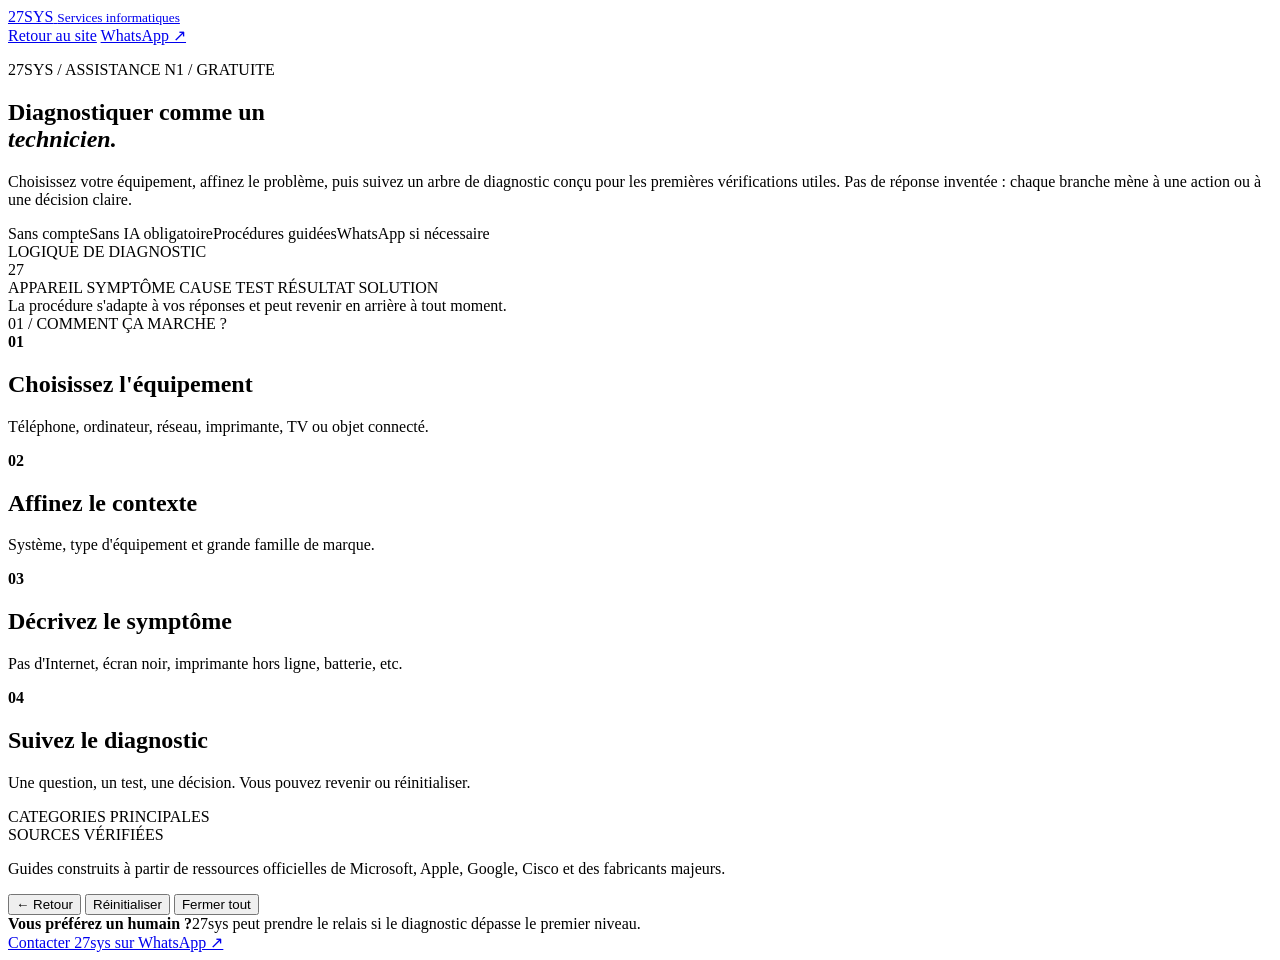
==== assistance.html @ 87acdb0e "Add interactive French IT troubleshooting decision tree page" ====
<!DOCTYPE html>
<html lang="fr">
<head>
  <meta charset="UTF-8">
  <meta name="viewport" content="width=device-width, initial-scale=1.0">
  <meta name="description" content="27sys — assistant IT gratuit : arbre de diagnostic interactif pour téléphones, ordinateurs, réseaux, imprimantes, téléviseurs et objets connectés.">
  <title>Assistance IT gratuite — 27sys Services</title>
  <link rel="preconnect" href="https://fonts.googleapis.com">
  <link rel="preconnect" href="https://fonts.gstatic.com" crossorigin>
  <link href="https://fonts.googleapis.com/css2?family=Inter:wght@400;500;600;700&family=JetBrains+Mono:wght@400;500&family=Space+Grotesk:wght@500;600;700&display=swap" rel="stylesheet">
  <link rel="icon" type="image/webp" href="images/27sys-logo.webp">
  <link rel="stylesheet" href="css/assistance.css">
</head>
<body>
  <div class="grid-bg" aria-hidden="true"></div>
  <header class="assist-header">
    <a class="brand" href="index.html" aria-label="Retour à 27sys">
      <span class="brand-mark">27</span><span>SYS</span>
      <small>Services informatiques</small>
    </a>
    <div class="header-actions">
      <a href="index.html" class="header-link">Retour au site</a>
      <a href="https://wa.me/212640008930" target="_blank" rel="noopener" class="header-wa">WhatsApp ↗</a>
    </div>
  </header>

  <main>
    <section class="assist-hero">
      <div class="hero-copy">
        <p class="eyebrow"><span></span>27SYS / ASSISTANCE N1 / GRATUITE</p>
        <h1>Diagnostiquer comme un<br><em>technicien.</em></h1>
        <p class="hero-text">Choisissez votre équipement, affinez le problème, puis suivez un arbre de diagnostic conçu pour les premières vérifications utiles. Pas de réponse inventée : chaque branche mène à une action ou à une décision claire.</p>
        <div class="hero-pills"><span>Sans compte</span><span>Sans IA obligatoire</span><span>Procédures guidées</span><span>WhatsApp si nécessaire</span></div>
      </div>
      <div class="brain-panel">
        <div class="brain-label">LOGIQUE DE DIAGNOSTIC</div>
        <div class="brain-graph">
          <div class="brain-orb center">27</div>
          <span class="node n1">APPAREIL</span>
          <span class="node n2">SYMPTÔME</span>
          <span class="node n3">CAUSE</span>
          <span class="node n4">TEST</span>
          <span class="node n5">RÉSULTAT</span>
          <span class="node n6">SOLUTION</span>
          <i class="line l1"></i><i class="line l2"></i><i class="line l3"></i><i class="line l4"></i><i class="line l5"></i><i class="line l6"></i>
        </div>
        <div class="brain-foot">La procédure s'adapte à vos réponses et peut revenir en arrière à tout moment.</div>
      </div>
    </section>

    <section class="how-it-works">
      <div class="section-label">01 / COMMENT ÇA MARCHE ?</div>
      <div class="how-grid">
        <article><b>01</b><h2>Choisissez l'équipement</h2><p>Téléphone, ordinateur, réseau, imprimante, TV ou objet connecté.</p></article>
        <article><b>02</b><h2>Affinez le contexte</h2><p>Système, type d'équipement et grande famille de marque.</p></article>
        <article><b>03</b><h2>Décrivez le symptôme</h2><p>Pas d'Internet, écran noir, imprimante hors ligne, batterie, etc.</p></article>
        <article><b>04</b><h2>Suivez le diagnostic</h2><p>Une question, un test, une décision. Vous pouvez revenir ou réinitialiser.</p></article>
      </div>
    </section>

    <section class="tree-shell" id="tree">
      <aside class="tree-sidebar">
        <div class="sidebar-title">CATEGORIES PRINCIPALES</div>
        <div id="category-list" class="category-list"></div>
        <div class="source-box">
          <div class="source-title">SOURCES VÉRIFIÉES</div>
          <p>Guides construits à partir de ressources officielles de Microsoft, Apple, Google, Cisco et des fabricants majeurs.</p>
          <div id="source-list" class="source-list"></div>
        </div>
      </aside>

      <section class="tree-main">
        <div class="tree-toolbar">
          <div class="breadcrumbs" id="breadcrumbs"></div>
          <div class="toolbar-actions">
            <button id="back-btn" class="tool-btn" type="button">← Retour</button>
            <button id="reset-btn" class="tool-btn" type="button">Réinitialiser</button>
            <button id="close-btn" class="tool-btn ghost" type="button">Fermer tout</button>
          </div>
        </div>
        <div class="stepper" id="stepper"></div>
        <div id="view" class="tree-view"></div>
      </section>
    </section>
  </main>

  <footer class="assist-footer">
    <div><strong>Vous préférez un humain ?</strong><span>27sys peut prendre le relais si le diagnostic dépasse le premier niveau.</span></div>
    <a href="https://wa.me/212640008930" target="_blank" rel="noopener">Contacter 27sys sur WhatsApp ↗</a>
  </footer>

  <script src="js/assistance.js"></script>
</body>
</html>
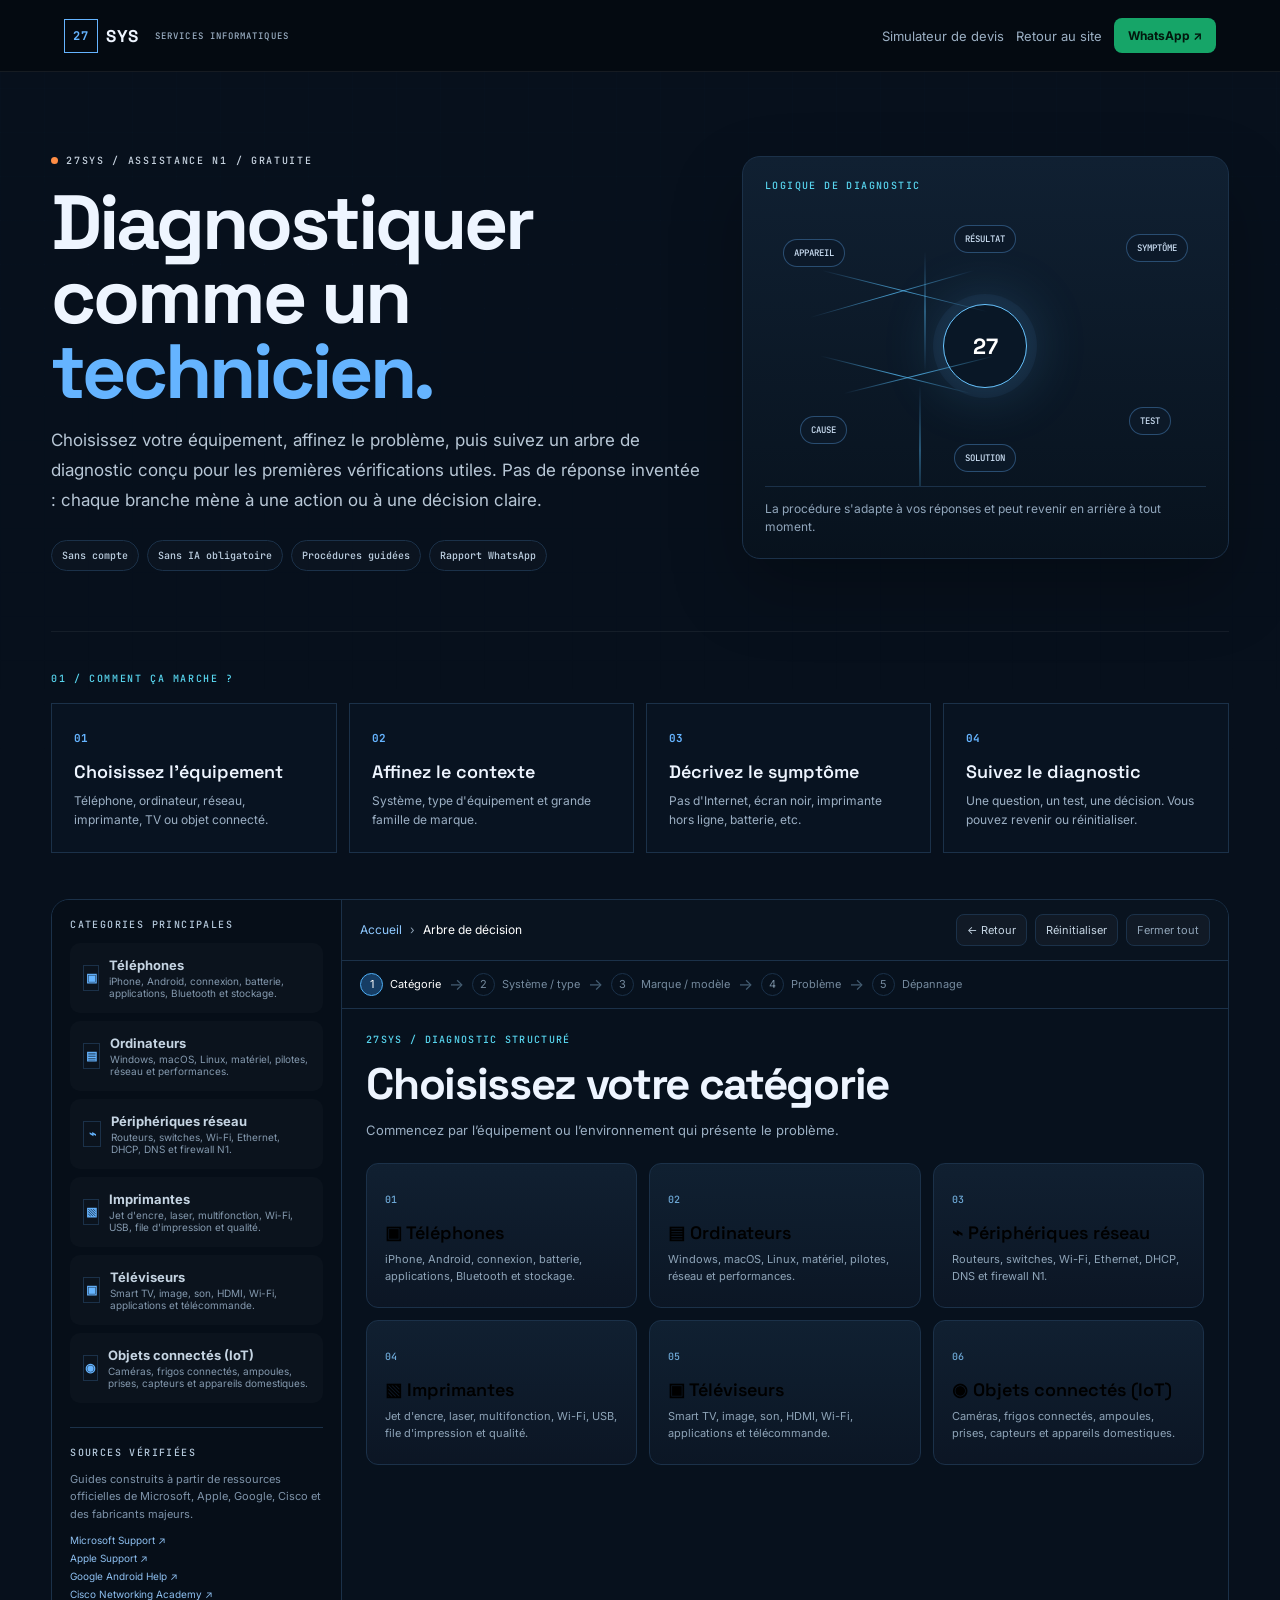
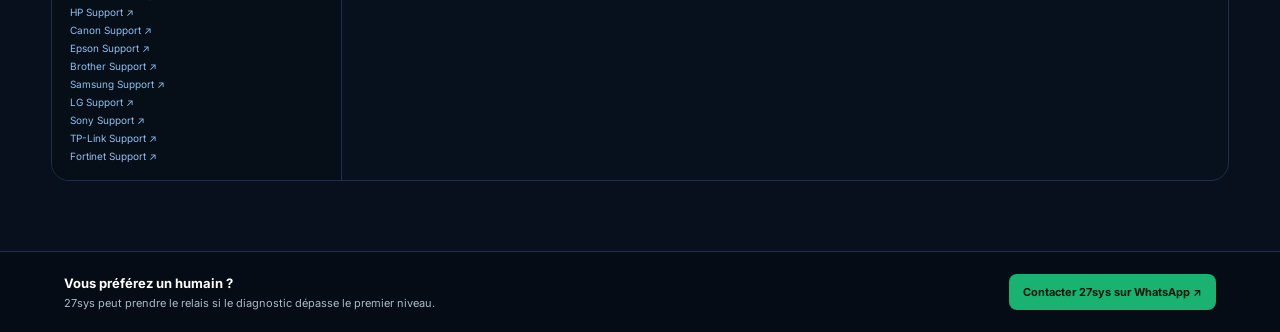
==== commit 5b137078: "feat: cross-link diagnostic and quote tools" ====
--- a/assistance.html
+++ b/assistance.html
@@ -19,6 +19,7 @@
       <small>Services informatiques</small>
     </a>
     <div class="header-actions">
+      <a href="devis.html" class="header-link">Simulateur de devis</a>
       <a href="index.html" class="header-link">Retour au site</a>
       <a href="https://wa.me/212640008930" target="_blank" rel="noopener" class="header-wa">WhatsApp ↗</a>
     </div>
@@ -30,7 +31,7 @@
         <p class="eyebrow"><span></span>27SYS / ASSISTANCE N1 / GRATUITE</p>
         <h1>Diagnostiquer comme un<br><em>technicien.</em></h1>
         <p class="hero-text">Choisissez votre équipement, affinez le problème, puis suivez un arbre de diagnostic conçu pour les premières vérifications utiles. Pas de réponse inventée : chaque branche mène à une action ou à une décision claire.</p>
-        <div class="hero-pills"><span>Sans compte</span><span>Sans IA obligatoire</span><span>Procédures guidées</span><span>WhatsApp si nécessaire</span></div>
+        <div class="hero-pills"><span>Sans compte</span><span>Sans IA obligatoire</span><span>Procédures guidées</span><span>Rapport WhatsApp</span></div>
       </div>
       <div class="brain-panel">
         <div class="brain-label">LOGIQUE DE DIAGNOSTIC</div>
@@ -91,4 +92,4 @@
 
   <script src="js/assistance.js"></script>
 </body>
-</html>+</html>
--- a/css/assistance.css
+++ b/css/assistance.css
@@ -0,0 +1,23 @@
+:root{
+  --bg:#07101c;--panel:#0d1928;--panel2:#101f32;--line:#1b3149;--text:#eef5ff;--muted:#9cb0c4;--blue:#65b4ff;--blue2:#2e7de9;--cyan:#58d6ef;--green:#65d69a;--orange:#ff8d45;--white:#fff;
+}
+*{box-sizing:border-box}
+html{scroll-behavior:smooth}
+body{margin:0;background:var(--bg);color:var(--text);font-family:Inter,Arial,sans-serif;min-height:100vh}
+a{text-decoration:none;color:inherit}
+button{font:inherit}
+.grid-bg{position:fixed;inset:0;pointer-events:none;opacity:.35;background-image:linear-gradient(rgba(70,140,200,.05) 1px,transparent 1px),linear-gradient(90deg,rgba(70,140,200,.05) 1px,transparent 1px);background-size:44px 44px;mask-image:linear-gradient(to bottom,black,transparent 95%);z-index:-1}
+.assist-header{height:72px;display:flex;align-items:center;justify-content:space-between;padding:0 5vw;border-bottom:1px solid rgba(255,255,255,.07);background:rgba(4,9,16,.8);backdrop-filter:blur(16px);position:sticky;top:0;z-index:20}
+.brand{display:flex;align-items:center;gap:8px;font:700 17px 'Space Grotesk',sans-serif;letter-spacing:.04em}.brand-mark{width:34px;height:34px;border:1px solid var(--blue);display:grid;place-items:center;color:var(--blue);font:700 12px 'JetBrains Mono',monospace}.brand small{font:500 9px 'JetBrains Mono',monospace;color:var(--muted);letter-spacing:.12em;margin-left:8px;text-transform:uppercase}
+.header-actions{display:flex;align-items:center;gap:12px}.header-link{color:var(--muted);font-size:13px}.header-link:hover{color:#fff}.header-wa{padding:10px 14px;background:#16a568;color:#03170d;font-weight:700;font-size:12px;border-radius:8px}
+main{max-width:1600px;margin:0 auto;padding:0 4vw 70px}
+.assist-hero{display:grid;grid-template-columns:1.15fr .85fr;gap:32px;min-height:510px;align-items:center;padding:72px 0 60px}.eyebrow{font:500 10px 'JetBrains Mono',monospace;letter-spacing:.17em;color:#c8d4e1}.eyebrow span{display:inline-block;width:7px;height:7px;background:var(--orange);border-radius:50%;margin-right:8px}.hero-copy h1{font:700 clamp(48px,6vw,84px) 'Space Grotesk',sans-serif;line-height:.97;margin:18px 0 18px;letter-spacing:-.04em}.hero-copy h1 em{font-style:normal;color:var(--blue)}.hero-text{max-width:760px;font-size:17px;line-height:1.75;color:#b8c7d6}.hero-pills{display:flex;flex-wrap:wrap;gap:8px;margin-top:24px}.hero-pills span{border:1px solid var(--line);border-radius:999px;padding:8px 10px;font:500 10px 'JetBrains Mono',monospace;color:#bed0e2;background:rgba(255,255,255,.02)}
+.brain-panel{border:1px solid var(--line);background:linear-gradient(180deg,rgba(17,33,52,.94),rgba(8,18,30,.94));border-radius:18px;padding:22px;min-height:390px;box-shadow:0 30px 70px rgba(0,0,0,.25)}.brain-label{font:500 10px 'JetBrains Mono',monospace;letter-spacing:.14em;color:var(--cyan);margin-bottom:14px}.brain-graph{height:280px;position:relative;overflow:hidden}.brain-orb{position:absolute;left:50%;top:50%;transform:translate(-50%,-50%);width:84px;height:84px;border-radius:50%;display:grid;place-items:center;border:1px solid #68c4ff;box-shadow:0 0 0 10px rgba(101,180,255,.06),0 0 60px rgba(87,190,255,.25);background:#091726;font:700 22px 'Space Grotesk',sans-serif;color:#fff}.node{position:absolute;padding:7px 10px;border:1px solid rgba(101,180,255,.34);background:rgba(13,26,42,.9);border-radius:999px;color:#cfe2f7;font:500 9px 'JetBrains Mono',monospace}.n1{left:4%;top:12%}.n2{right:4%;top:10%}.n3{left:8%;bottom:15%}.n4{right:8%;bottom:18%}.n5{left:50%;top:7%;transform:translateX(-50%)}.n6{left:50%;bottom:5%;transform:translateX(-50%)}.line{position:absolute;height:1px;background:linear-gradient(90deg,transparent,#54baf2,transparent);transform-origin:left center;opacity:.8}.l1{width:170px;left:13%;top:23%;transform:rotate(14deg)}.l2{width:170px;right:14%;top:23%;transform:rotate(164deg)}.l3{width:155px;left:18%;top:67%;transform:rotate(-14deg)}.l4{width:155px;right:18%;top:67%;transform:rotate(194deg)}.l5{width:120px;left:50%;top:16%;transform:translateX(-50%) rotate(90deg)}.l6{width:130px;left:50%;top:64%;transform:translateX(-50%) rotate(90deg)}.brain-foot{border-top:1px solid var(--line);padding-top:13px;color:#91a7bc;font-size:12px;line-height:1.5}
+.how-it-works{border-top:1px solid rgba(255,255,255,.06);padding:40px 0 46px}.section-label{font:500 10px 'JetBrains Mono',monospace;letter-spacing:.16em;color:var(--cyan);margin-bottom:18px}.how-grid{display:grid;grid-template-columns:repeat(4,1fr);gap:12px}.how-grid article{border:1px solid var(--line);padding:22px;background:rgba(10,22,36,.72);min-height:150px}.how-grid b{font:700 11px 'JetBrains Mono',monospace;color:var(--blue)}.how-grid h2{font:600 18px 'Space Grotesk',sans-serif;margin:14px 0 8px}.how-grid p{margin:0;color:var(--muted);font-size:12px;line-height:1.6}
+.tree-shell{display:grid;grid-template-columns:290px 1fr;border:1px solid var(--line);background:rgba(8,18,30,.84);border-radius:18px;overflow:hidden;min-height:880px}.tree-sidebar{border-right:1px solid var(--line);padding:18px;background:rgba(6,14,24,.88)}.sidebar-title,.source-title{font:500 10px 'JetBrains Mono',monospace;letter-spacing:.14em;color:#b5c9dc;margin-bottom:12px}.category-list{display:flex;flex-direction:column;gap:8px}.category-item{display:flex;align-items:center;gap:10px;width:100%;text-align:left;padding:13px 12px;border:1px solid transparent;background:rgba(255,255,255,.02);color:#c5d4e2;cursor:pointer;border-radius:10px}.category-item:hover,.category-item.active{border-color:rgba(101,180,255,.45);background:rgba(46,125,233,.14);color:#fff}.category-icon{width:26px;height:26px;display:grid;place-items:center;border:1px solid var(--line);color:var(--blue);font:700 12px 'JetBrains Mono',monospace}.category-text strong{display:block;font-size:13px}.category-text span{display:block;color:#8499ae;font-size:10px;margin-top:2px}.source-box{margin-top:24px;padding-top:18px;border-top:1px solid var(--line)}.source-box p{font-size:11px;line-height:1.6;color:#7e93a9}.source-list{display:flex;flex-direction:column;gap:6px}.source-list a{color:#8dbff0;font-size:10px}.source-list a:hover{text-decoration:underline}
+.tree-main{min-width:0}.tree-toolbar{display:flex;justify-content:space-between;gap:12px;align-items:center;padding:14px 18px;border-bottom:1px solid var(--line);background:rgba(9,20,33,.9)}.breadcrumbs{display:flex;flex-wrap:wrap;gap:8px;color:#91a5b8;font-size:12px}.crumb{color:#8fc9ff}.crumb.current{color:#fff}.toolbar-actions{display:flex;gap:8px}.tool-btn{border:1px solid var(--line);background:rgba(255,255,255,.03);color:#c6d6e4;padding:8px 10px;border-radius:8px;cursor:pointer;font-size:11px}.tool-btn:hover{border-color:#5aaaf0;color:#fff}.tool-btn.ghost{color:#91a5b8}.stepper{display:flex;align-items:center;gap:8px;padding:12px 18px;border-bottom:1px solid var(--line);overflow:auto}.step-chip{display:flex;align-items:center;gap:7px;white-space:nowrap;color:#758a9e;font-size:11px}.step-chip i{width:23px;height:23px;border-radius:50%;display:grid;place-items:center;border:1px solid var(--line);font-style:normal}.step-chip.done i,.step-chip.active i{border-color:#4faef4;background:#163d64;color:#fff}.step-chip.active{color:#fff}.step-arrow{color:#445d72}.tree-view{padding:24px}.view-kicker{font:500 10px 'JetBrains Mono',monospace;letter-spacing:.13em;color:var(--cyan);margin-bottom:10px}.view-title{font:700 clamp(28px,4vw,44px) 'Space Grotesk',sans-serif;margin:0 0 8px;letter-spacing:-.03em}.view-subtitle{margin:0 0 22px;color:var(--muted);max-width:760px;line-height:1.65;font-size:13px}.selection-grid{display:grid;grid-template-columns:repeat(3,minmax(0,1fr));gap:12px}.select-card{border:1px solid var(--line);background:linear-gradient(180deg,rgba(17,34,52,.9),rgba(12,23,38,.9));border-radius:12px;padding:18px;text-align:left;cursor:pointer;min-height:145px;transition:.2s}.select-card:hover{transform:translateY(-2px);border-color:#4eabef;box-shadow:0 16px 35px rgba(0,0,0,.18)}.select-number{font:500 10px 'JetBrains Mono',monospace;color:#6ea9d7}.select-card h3{margin:14px 0 7px;font:600 18px 'Space Grotesk',sans-serif}.select-card p{margin:0;color:#8ea4b8;font-size:11px;line-height:1.55}.brand-grid{display:flex;flex-wrap:wrap;gap:10px}.brand-card{padding:13px 15px;border:1px solid var(--line);background:#0d1a2a;color:#ccd9e5;border-radius:9px;cursor:pointer}.brand-card:hover{border-color:#56b4ef;background:#10243a}.problem-grid{display:grid;grid-template-columns:repeat(2,minmax(0,1fr));gap:10px}.problem-card{display:flex;justify-content:space-between;align-items:center;border:1px solid var(--line);background:#0d1a2a;padding:15px;border-radius:10px;color:#d8e3ec;cursor:pointer;text-align:left}.problem-card:hover{border-color:#5daef0;background:#112842}.problem-card small{color:#70879b}.problem-card strong{font-size:13px}.diagnostic-card{border:1px solid var(--line);background:linear-gradient(180deg,#11263b,#0c1b2b);border-radius:14px;padding:24px;max-width:900px}.diag-path{font:500 10px 'JetBrains Mono',monospace;color:#7892a8;letter-spacing:.08em;margin-bottom:18px}.diag-question{font:600 26px 'Space Grotesk',sans-serif;margin:0 0 10px}.diag-hint{font-size:12px;color:#8fa3b5;line-height:1.6;margin-bottom:20px}.choices{display:grid;grid-template-columns:repeat(2,1fr);gap:10px}.choice{border:1px solid var(--line);background:#0b1828;color:#e9f2fb;padding:16px;border-radius:10px;cursor:pointer;text-align:left}.choice:hover{border-color:#5fb5f2;background:#112941}.choice.good{border-color:#4bb47c}.choice.bad{border-color:#bd6b52}.action-box{margin-top:16px;padding:16px;border-left:3px solid var(--blue);background:rgba(101,180,255,.05);color:#dce9f5;font-size:14px;line-height:1.7}.action-label{font:500 9px 'JetBrains Mono',monospace;letter-spacing:.13em;color:var(--blue);margin-bottom:7px}.resolution{margin-top:18px;padding:14px;border:1px solid rgba(101,214,154,.35);background:rgba(101,214,154,.07);color:#caf2dd;border-radius:10px}.escalation{margin-top:18px;padding:16px;border:1px solid rgba(255,141,69,.35);background:rgba(255,141,69,.06);border-radius:10px;color:#ffe0cc}.diag-controls{display:flex;gap:8px;flex-wrap:wrap;margin-top:18px}.cta-wa{display:inline-flex;padding:11px 14px;border-radius:8px;background:#19b270;color:#04170e;font-weight:700;font-size:12px}.mini-btn{border:1px solid var(--line);background:rgba(255,255,255,.03);color:#c5d5e4;padding:10px 12px;border-radius:8px;cursor:pointer;font-size:11px}.tree-empty{padding:40px 20px;border:1px dashed var(--line);border-radius:12px;color:#7f95aa;text-align:center}
+.assist-footer{display:flex;justify-content:space-between;gap:16px;align-items:center;padding:22px 5vw;border-top:1px solid var(--line);background:#050c15;color:#a8bacb}.assist-footer div{display:flex;flex-direction:column;gap:5px}.assist-footer strong{color:#fff;font-size:13px}.assist-footer span{font-size:11px}.assist-footer a{padding:11px 14px;border-radius:8px;background:#19b270;color:#04170e;font-size:11px;font-weight:700}
+.report-card{max-width:980px}.report-head{display:flex;justify-content:space-between;gap:16px;align-items:flex-start}.report-head h3{margin:3px 0 0;font:600 24px 'Space Grotesk',sans-serif}.report-badge{padding:6px 9px;border:1px solid rgba(101,180,255,.35);color:#8fcaff;border-radius:999px;font:500 9px 'JetBrains Mono',monospace}.report-meta{display:grid;grid-template-columns:repeat(3,1fr);gap:10px;margin-top:18px}.report-meta div{padding:12px;border:1px solid var(--line);background:#0b1828;border-radius:9px}.report-meta span{display:block;color:#728aa0;font:500 9px 'JetBrains Mono',monospace;text-transform:uppercase;letter-spacing:.08em}.report-meta strong{display:block;margin-top:5px;font-size:12px;color:#eef5ff}.report-preview{margin-top:18px;border:1px solid var(--line);background:#0a1726;border-radius:10px;padding:14px}.report-line{display:grid;grid-template-columns:28px 1fr auto;gap:10px;align-items:center;padding:9px 0;border-bottom:1px solid rgba(255,255,255,.05);font-size:11px;color:#b9c9d8}.report-line:last-child{border-bottom:0}.report-line b{color:#6caee0;font:500 10px 'JetBrains Mono',monospace}.report-line em{font-style:normal;color:#91ddb6;font:500 9px 'JetBrains Mono',monospace}.report-actions{display:flex;gap:8px;flex-wrap:wrap;margin-top:18px}.report-note{margin-top:13px;color:#7e93a9;font-size:10px;line-height:1.6}
+@media(max-width:1080px){.assist-hero{grid-template-columns:1fr}.selection-grid{grid-template-columns:repeat(2,1fr)}.tree-shell{grid-template-columns:1fr}.tree-sidebar{border-right:0;border-bottom:1px solid var(--line)}.category-list{display:grid;grid-template-columns:repeat(3,1fr)}}
+@media(max-width:720px){.assist-header{padding:0 16px}.brand small,.header-link{display:none}.assist-hero{padding:50px 0 40px}.hero-copy h1{font-size:48px}.how-grid{grid-template-columns:1fr 1fr}.category-list{grid-template-columns:1fr 1fr}.selection-grid,.problem-grid,.choices,.report-meta{grid-template-columns:1fr}.tree-toolbar{align-items:flex-start;flex-direction:column}.toolbar-actions{width:100%;flex-wrap:wrap}.assist-footer{flex-direction:column;align-items:flex-start}.report-line{grid-template-columns:24px 1fr}.report-line em{grid-column:2}}
+@media print{body{background:#fff;color:#111}.grid-bg,.assist-header,.assist-hero,.how-it-works,.tree-sidebar,.tree-toolbar,.stepper,.assist-footer,.view-kicker,.view-title,.view-subtitle,.report-actions,.report-note{display:none!important}.tree-shell{border:0;display:block;min-height:0;background:#fff}.tree-main{width:100%}.tree-view{padding:0}.diagnostic-card,.report-card{max-width:none;background:#fff;border:0;color:#111;padding:0}.report-head h3,.report-meta strong,.report-line,.action-box,.source-box p{color:#111}.report-meta div,.report-preview{border:1px solid #ccc;background:#fff}.action-box{border-left:3px solid #333;background:#f4f4f4}.report-line em{color:#333}.source-box{border-color:#ccc}}
